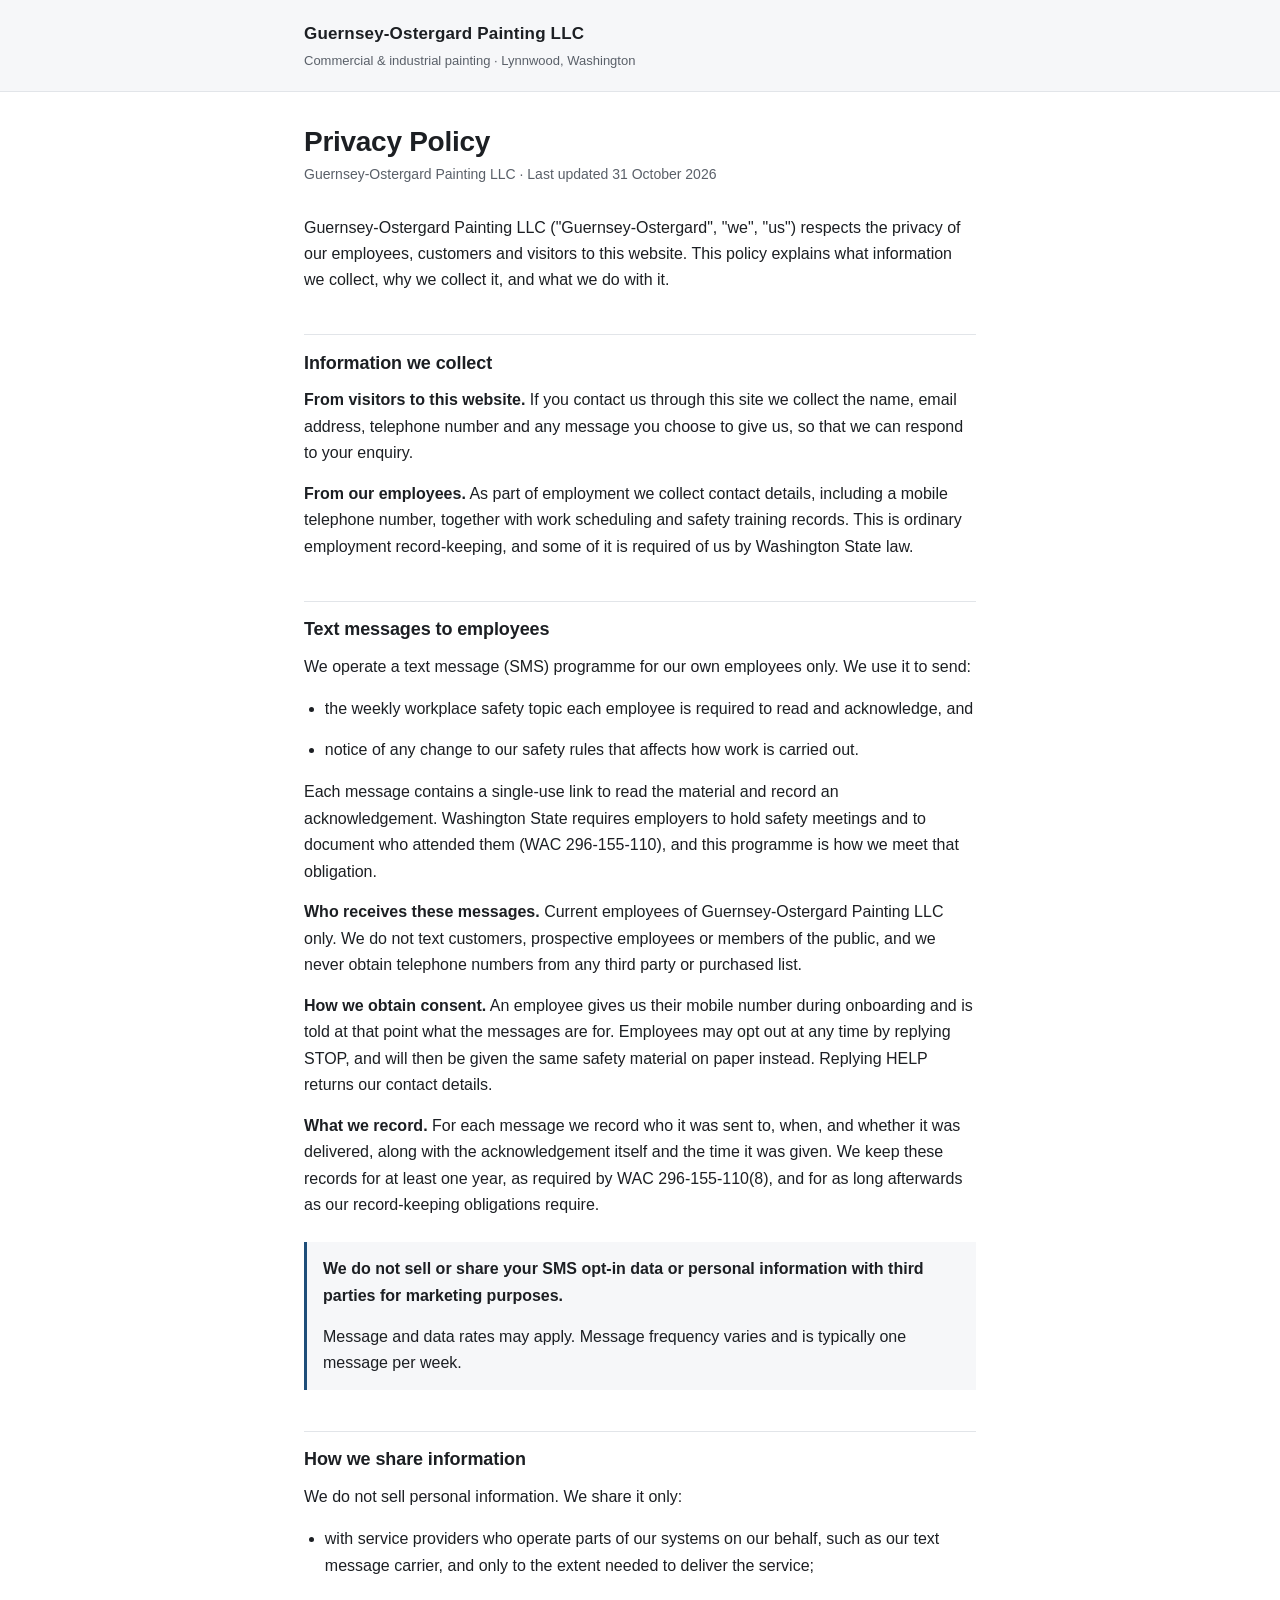
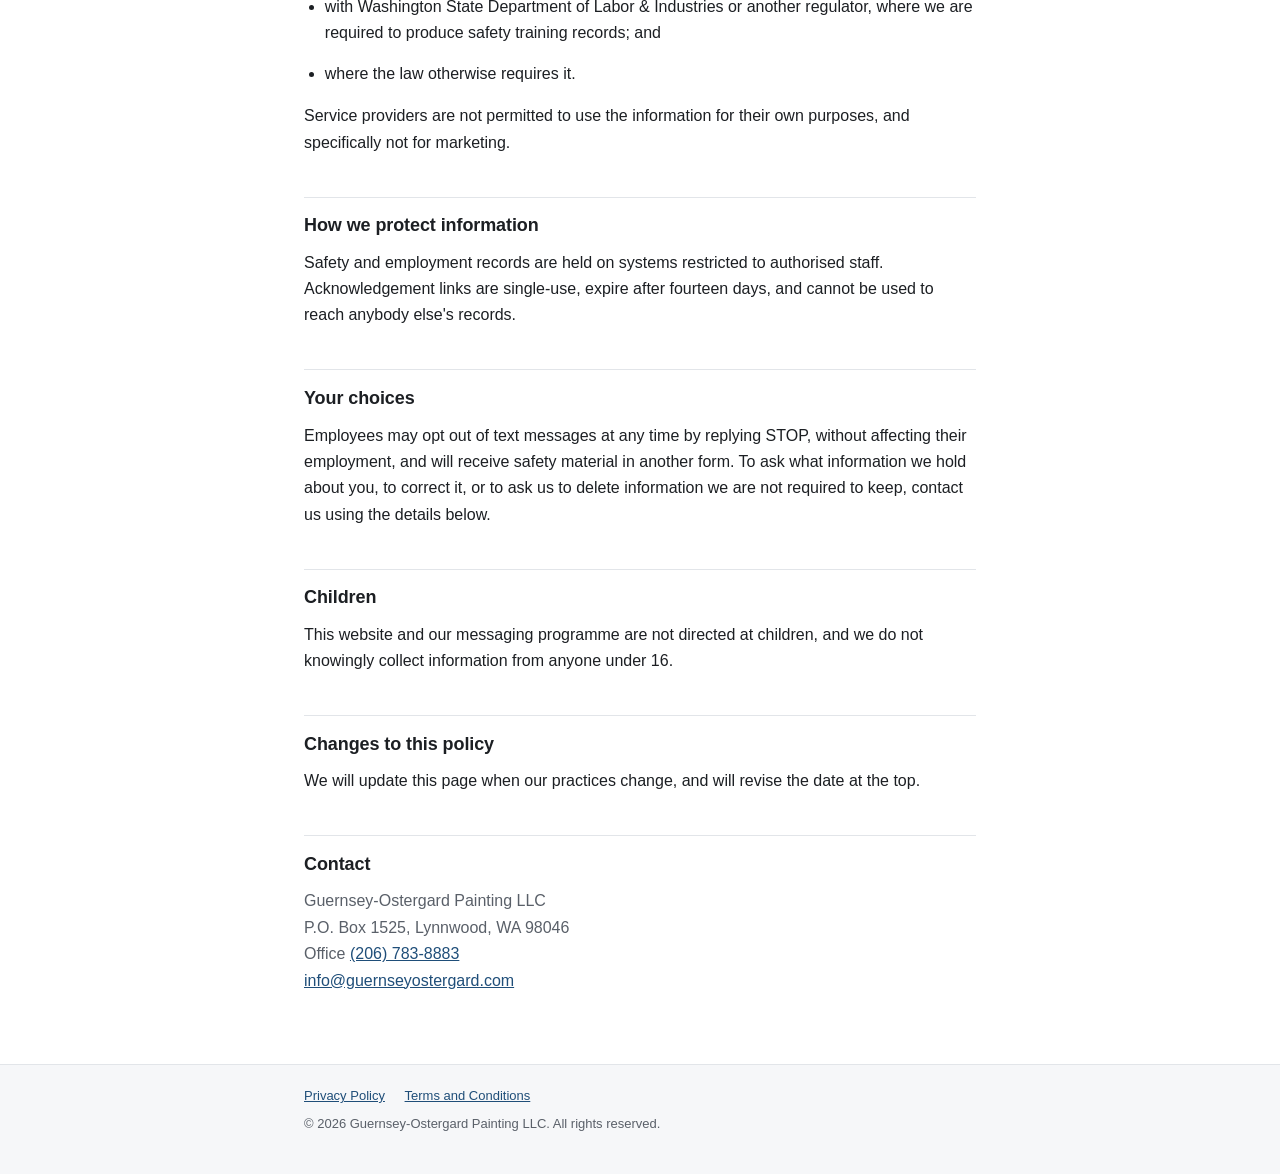
==== privacy-policy/index.html @ 8b3e1138 "Publish privacy policy and terms for the employee SMS programme Two pages required by US carriers (A" ====
<!doctype html>
<html lang="en">
<head>
<meta charset="utf-8">
<meta name="viewport" content="width=device-width, initial-scale=1">
<title>Privacy Policy | Guernsey-Ostergard Painting LLC</title>
<meta name="description" content="Privacy policy for Guernsey-Ostergard Painting LLC, covering this website and our employee safety text message programme.">
<link rel="stylesheet" href="/style.css">
</head>
<body>

<header class="site">
  <div class="inner">
    <a class="company" href="/">Guernsey-Ostergard Painting LLC</a>
    <p class="tagline">Commercial &amp; industrial painting &middot; Lynnwood, Washington</p>
  </div>
</header>

<main>

<h1>Privacy Policy</h1>
<p class="meta">Guernsey-Ostergard Painting LLC &middot; Last updated 31 October 2026</p>

<p>Guernsey-Ostergard Painting LLC ("Guernsey-Ostergard", "we", "us") respects the privacy of our employees, customers and visitors to this website. This policy explains what information we collect, why we collect it, and what we do with it.</p>

<h2>Information we collect</h2>
<p><strong>From visitors to this website.</strong> If you contact us through this site we collect the name, email address, telephone number and any message you choose to give us, so that we can respond to your enquiry.</p>
<p><strong>From our employees.</strong> As part of employment we collect contact details, including a mobile telephone number, together with work scheduling and safety training records. This is ordinary employment record-keeping, and some of it is required of us by Washington State law.</p>

<h2>Text messages to employees</h2>
<p>We operate a text message (SMS) programme for our own employees only. We use it to send:</p>
<ul>
  <li>the weekly workplace safety topic each employee is required to read and acknowledge, and</li>
  <li>notice of any change to our safety rules that affects how work is carried out.</li>
</ul>
<p>Each message contains a single-use link to read the material and record an acknowledgement. Washington State requires employers to hold safety meetings and to document who attended them (WAC 296-155-110), and this programme is how we meet that obligation.</p>

<p><strong>Who receives these messages.</strong> Current employees of Guernsey-Ostergard Painting LLC only. We do not text customers, prospective employees or members of the public, and we never obtain telephone numbers from any third party or purchased list.</p>

<p><strong>How we obtain consent.</strong> An employee gives us their mobile number during onboarding and is told at that point what the messages are for. Employees may opt out at any time by replying STOP, and will then be given the same safety material on paper instead. Replying HELP returns our contact details.</p>

<p><strong>What we record.</strong> For each message we record who it was sent to, when, and whether it was delivered, along with the acknowledgement itself and the time it was given. We keep these records for at least one year, as required by WAC 296-155-110(8), and for as long afterwards as our record-keeping obligations require.</p>

<div class="callout">
  <p><strong>We do not sell or share your SMS opt-in data or personal information with third parties for marketing purposes.</strong></p>
  <p>Message and data rates may apply. Message frequency varies and is typically one message per week.</p>
</div>

<h2>How we share information</h2>
<p>We do not sell personal information. We share it only:</p>
<ul>
  <li>with service providers who operate parts of our systems on our behalf, such as our text message carrier, and only to the extent needed to deliver the service;</li>
  <li>with Washington State Department of Labor &amp; Industries or another regulator, where we are required to produce safety training records; and</li>
  <li>where the law otherwise requires it.</li>
</ul>
<p>Service providers are not permitted to use the information for their own purposes, and specifically not for marketing.</p>

<h2>How we protect information</h2>
<p>Safety and employment records are held on systems restricted to authorised staff. Acknowledgement links are single-use, expire after fourteen days, and cannot be used to reach anybody else's records.</p>

<h2>Your choices</h2>
<p>Employees may opt out of text messages at any time by replying STOP, without affecting their employment, and will receive safety material in another form. To ask what information we hold about you, to correct it, or to ask us to delete information we are not required to keep, contact us using the details below.</p>

<h2>Children</h2>
<p>This website and our messaging programme are not directed at children, and we do not knowingly collect information from anyone under 16.</p>

<h2>Changes to this policy</h2>
<p>We will update this page when our practices change, and will revise the date at the top.</p>

<h2>Contact</h2>
<p class="contact">
  Guernsey-Ostergard Painting LLC<br>
  P.O. Box 1525, Lynnwood, WA 98046<br>
  Office <a href="tel:+12067838883">(206) 783-8883</a><br>
  <a href="mailto:info@guernseyostergard.com">info@guernseyostergard.com</a>
</p>

</main>

<footer class="site">
  <div class="inner">
    <nav class="pages">
      <a href="/privacy-policy/">Privacy Policy</a>
      <a href="/terms-and-conditions/">Terms and Conditions</a>
    </nav>
    <p>&copy; 2026 Guernsey-Ostergard Painting LLC. All rights reserved.</p>
  </div>
</footer>

</body>
</html>
---- style.css ----
:root {
  --ink: #1c1f23;
  --ink-soft: #5a6069;
  --rule: #e2e5e9;
  --page: #ffffff;
  --accent: #1f4e79;
  --band: #f6f7f9;
}

@media (prefers-color-scheme: dark) {
  :root:not([data-theme="light"]) {
    --ink: #e7e9ec;
    --ink-soft: #a2a9b2;
    --rule: #333941;
    --page: #16181b;
    --accent: #8ab4de;
    --band: #1d2024;
  }
}

:root[data-theme="dark"] {
  --ink: #e7e9ec;
  --ink-soft: #a2a9b2;
  --rule: #333941;
  --page: #16181b;
  --accent: #8ab4de;
  --band: #1d2024;
}

* { box-sizing: border-box; }

body {
  margin: 0;
  background: var(--page);
  color: var(--ink);
  font: 16px/1.65 -apple-system, BlinkMacSystemFont, "Segoe UI", Roboto,
        Helvetica, Arial, sans-serif;
  -webkit-text-size-adjust: 100%;
}

header.site {
  border-bottom: 1px solid var(--rule);
  background: var(--band);
}

header.site .inner,
main,
footer.site .inner {
  max-width: 44rem;
  margin: 0 auto;
  padding: 0 16px;
}

header.site .inner {
  padding-top: 20px;
  padding-bottom: 20px;
}

.company {
  font-weight: 650;
  letter-spacing: 0.01em;
  color: var(--ink);
  text-decoration: none;
  font-size: 1.0625rem;
}

.tagline {
  margin: 2px 0 0;
  color: var(--ink-soft);
  font-size: 0.8125rem;
}

main { padding-top: 32px; padding-bottom: 56px; }

h1 {
  font-size: 1.75rem;
  line-height: 1.25;
  margin: 0 0 4px;
  letter-spacing: -0.01em;
}

h2 {
  font-size: 1.125rem;
  margin: 2.25em 0 0.5em;
  padding-top: 0.75em;
  border-top: 1px solid var(--rule);
  letter-spacing: -0.005em;
}

p, li { margin: 0 0 0.9em; }

ul { padding-left: 1.3em; }

a { color: var(--accent); }

.meta {
  color: var(--ink-soft);
  font-size: 0.875rem;
  margin-bottom: 2em;
}

.callout {
  background: var(--band);
  border-left: 3px solid var(--accent);
  padding: 14px 16px;
  margin: 1.5em 0;
}

.callout p:last-child { margin-bottom: 0; }

.contact {
  margin-top: 0.5em;
  color: var(--ink-soft);
}

footer.site {
  border-top: 1px solid var(--rule);
  background: var(--band);
  color: var(--ink-soft);
  font-size: 0.8125rem;
}

footer.site .inner { padding-top: 20px; padding-bottom: 28px; }

footer.site a { color: var(--accent); }

nav.pages { margin: 0 0 0.5em; }

nav.pages a { margin-right: 1.25em; }

.index-list {
  list-style: none;
  padding: 0;
  margin-top: 2em;
}

.index-list li {
  border-top: 1px solid var(--rule);
  padding: 18px 0;
  margin: 0;
}

.index-list a {
  font-size: 1.0625rem;
  font-weight: 600;
  text-decoration: none;
}

.index-list a:hover { text-decoration: underline; }

.index-list p {
  margin: 4px 0 0;
  color: var(--ink-soft);
  font-size: 0.9375rem;
}
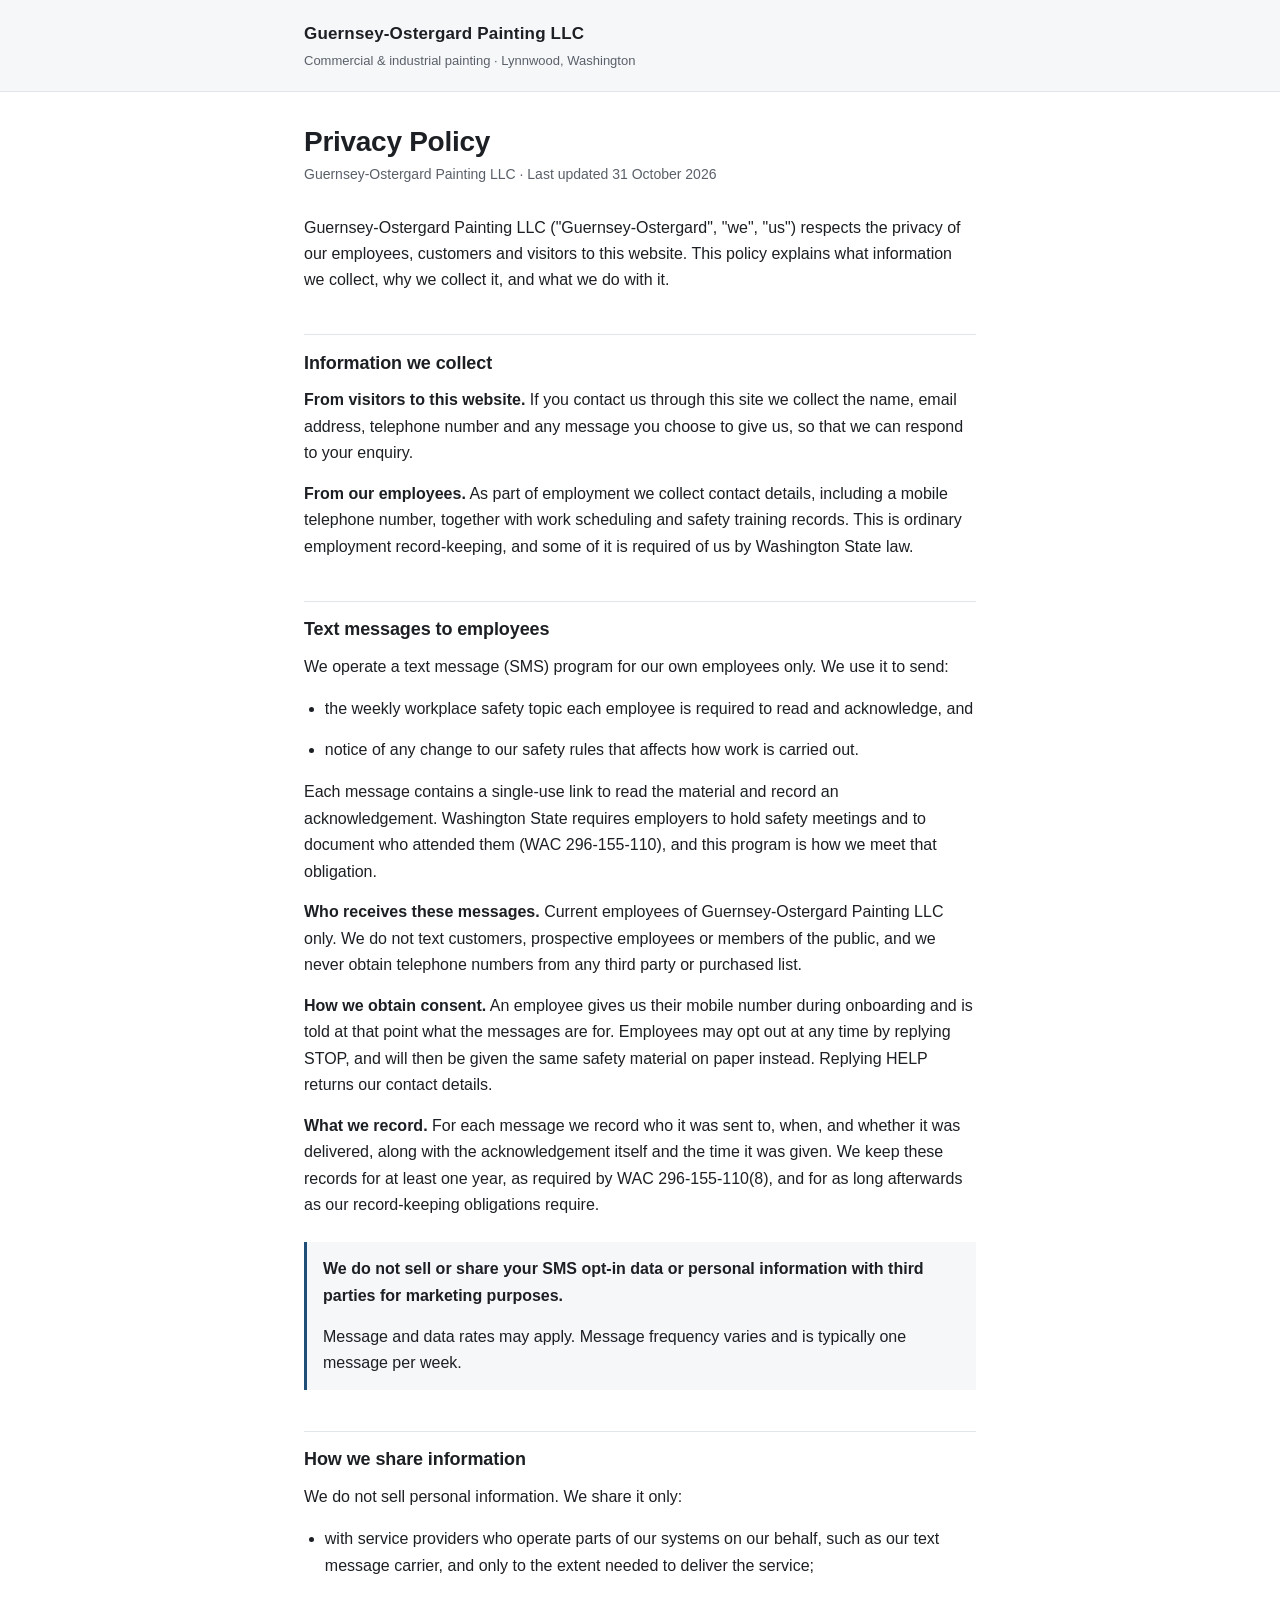
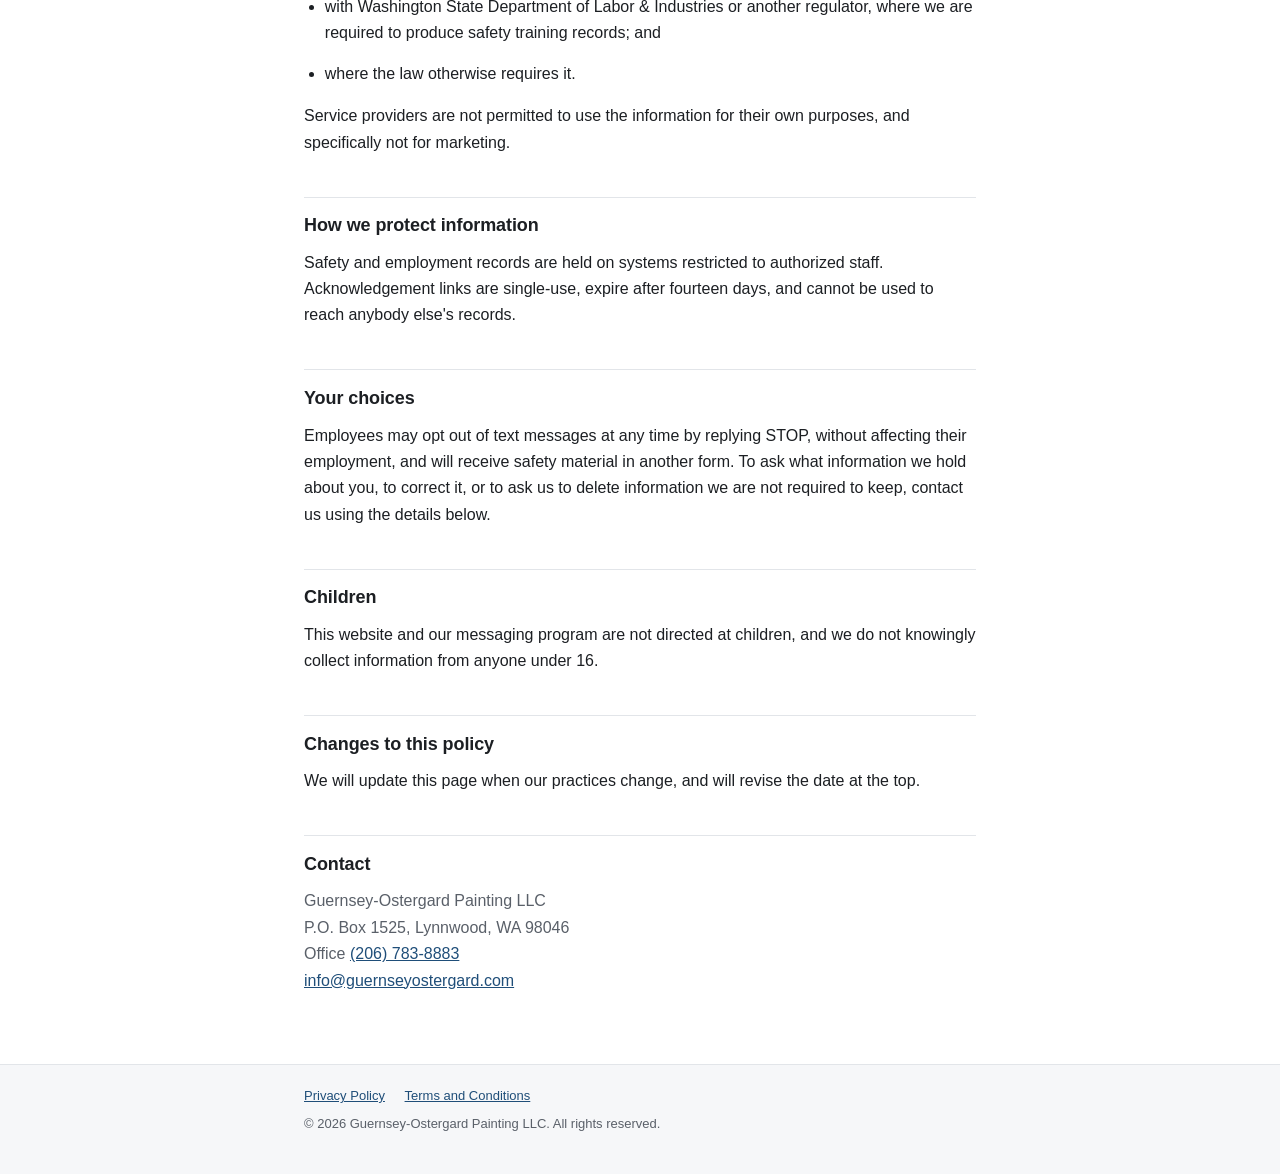
==== commit 61d1e849: "Use US spelling throughout "Programme" and "authorised" are British forms. These are compliance page" ====
--- a/privacy-policy/index.html
+++ b/privacy-policy/index.html
@@ -4,7 +4,7 @@
 <meta charset="utf-8">
 <meta name="viewport" content="width=device-width, initial-scale=1">
 <title>Privacy Policy | Guernsey-Ostergard Painting LLC</title>
-<meta name="description" content="Privacy policy for Guernsey-Ostergard Painting LLC, covering this website and our employee safety text message programme.">
+<meta name="description" content="Privacy policy for Guernsey-Ostergard Painting LLC, covering this website and our employee safety text message program.">
 <link rel="stylesheet" href="/style.css">
 </head>
 <body>
@@ -28,12 +28,12 @@
 <p><strong>From our employees.</strong> As part of employment we collect contact details, including a mobile telephone number, together with work scheduling and safety training records. This is ordinary employment record-keeping, and some of it is required of us by Washington State law.</p>
 
 <h2>Text messages to employees</h2>
-<p>We operate a text message (SMS) programme for our own employees only. We use it to send:</p>
+<p>We operate a text message (SMS) program for our own employees only. We use it to send:</p>
 <ul>
   <li>the weekly workplace safety topic each employee is required to read and acknowledge, and</li>
   <li>notice of any change to our safety rules that affects how work is carried out.</li>
 </ul>
-<p>Each message contains a single-use link to read the material and record an acknowledgement. Washington State requires employers to hold safety meetings and to document who attended them (WAC 296-155-110), and this programme is how we meet that obligation.</p>
+<p>Each message contains a single-use link to read the material and record an acknowledgement. Washington State requires employers to hold safety meetings and to document who attended them (WAC 296-155-110), and this program is how we meet that obligation.</p>
 
 <p><strong>Who receives these messages.</strong> Current employees of Guernsey-Ostergard Painting LLC only. We do not text customers, prospective employees or members of the public, and we never obtain telephone numbers from any third party or purchased list.</p>
 
@@ -56,13 +56,13 @@
 <p>Service providers are not permitted to use the information for their own purposes, and specifically not for marketing.</p>
 
 <h2>How we protect information</h2>
-<p>Safety and employment records are held on systems restricted to authorised staff. Acknowledgement links are single-use, expire after fourteen days, and cannot be used to reach anybody else's records.</p>
+<p>Safety and employment records are held on systems restricted to authorized staff. Acknowledgement links are single-use, expire after fourteen days, and cannot be used to reach anybody else's records.</p>
 
 <h2>Your choices</h2>
 <p>Employees may opt out of text messages at any time by replying STOP, without affecting their employment, and will receive safety material in another form. To ask what information we hold about you, to correct it, or to ask us to delete information we are not required to keep, contact us using the details below.</p>
 
 <h2>Children</h2>
-<p>This website and our messaging programme are not directed at children, and we do not knowingly collect information from anyone under 16.</p>
+<p>This website and our messaging program are not directed at children, and we do not knowingly collect information from anyone under 16.</p>
 
 <h2>Changes to this policy</h2>
 <p>We will update this page when our practices change, and will revise the date at the top.</p>
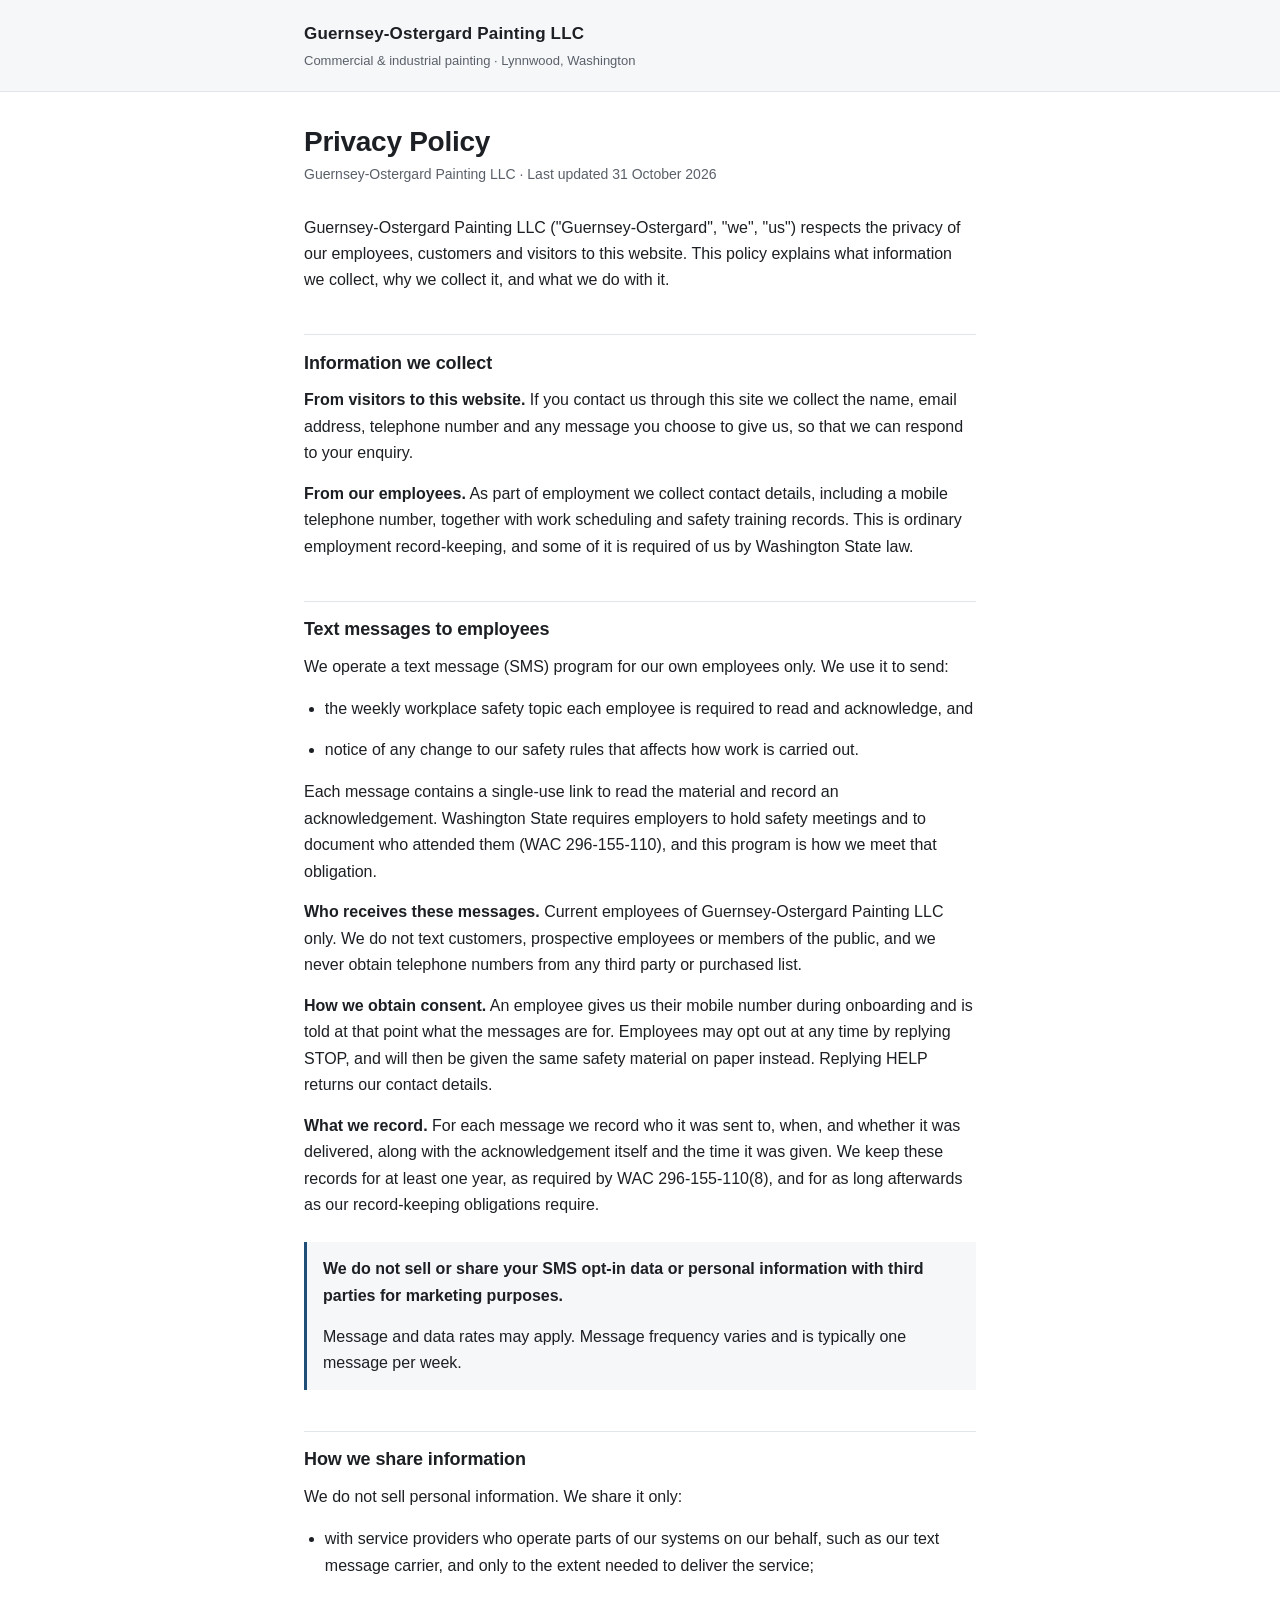
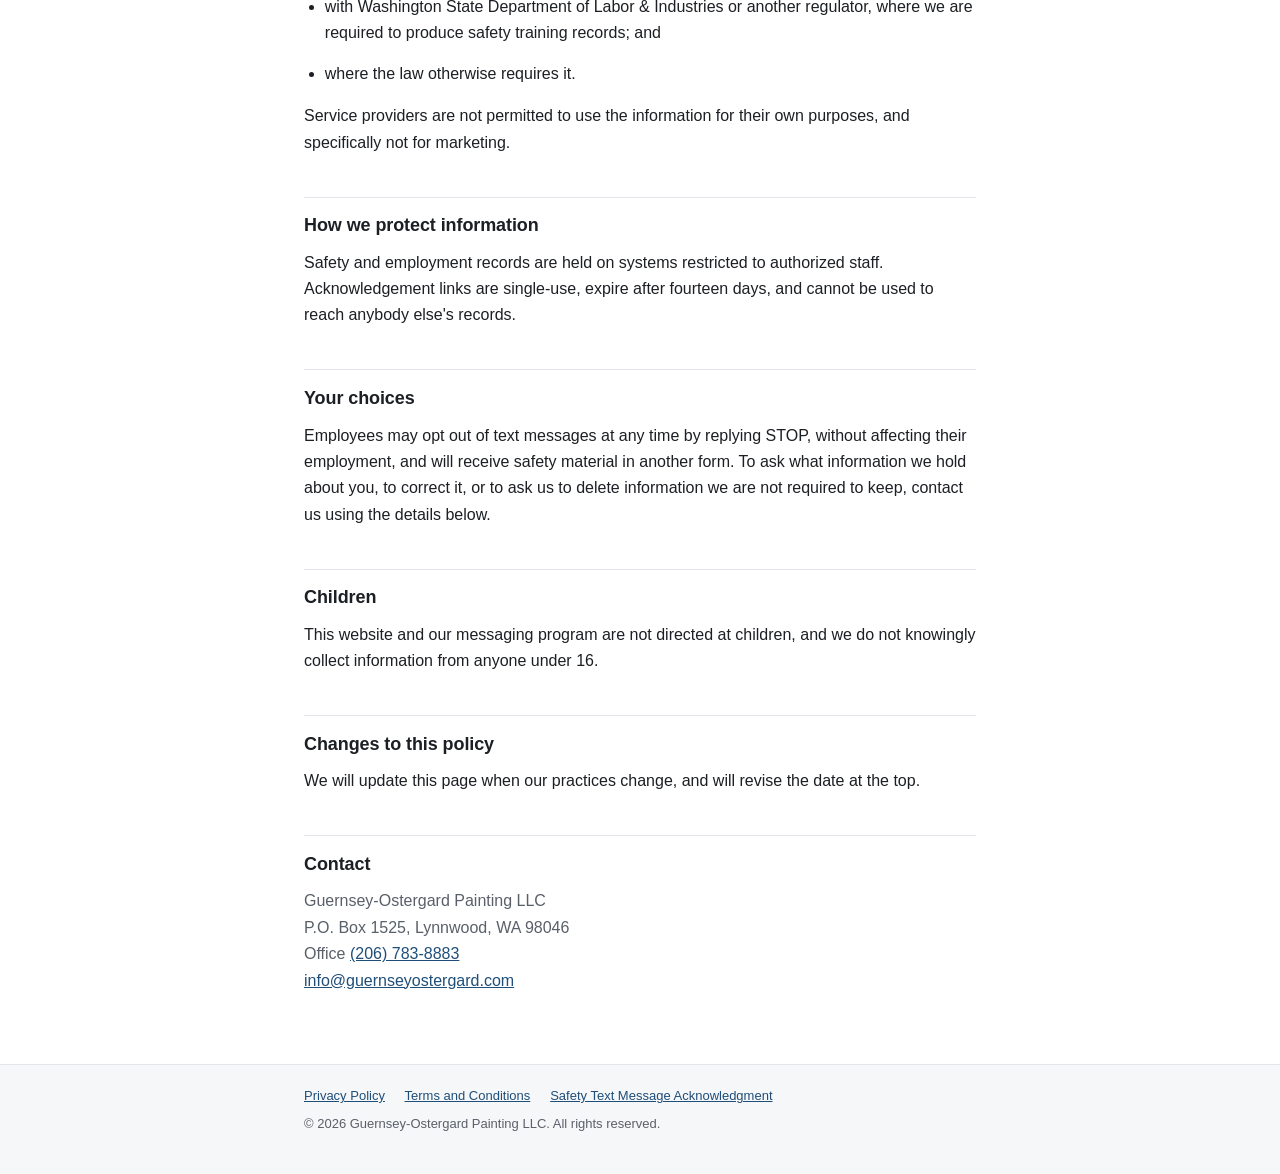
==== commit 39bf3f14: "Add the Safety Text Message Acknowledgment, and serve on github.io Twilio's A2P campaign registratio" ====
--- a/privacy-policy/index.html
+++ b/privacy-policy/index.html
@@ -82,6 +82,7 @@
     <nav class="pages">
       <a href="/privacy-policy/">Privacy Policy</a>
       <a href="/terms-and-conditions/">Terms and Conditions</a>
+      <a href="/safety-text-acknowledgment/">Safety Text Message Acknowledgment</a>
     </nav>
     <p>&copy; 2026 Guernsey-Ostergard Painting LLC. All rights reserved.</p>
   </div>
--- a/style.css
+++ b/style.css
@@ -153,3 +153,28 @@
   color: var(--ink-soft);
   font-size: 0.9375rem;
 }
+
+/* Signature block on the acknowledgment form. Rules to write on, that stay
+   readable on a phone and print cleanly on paper. */
+dl.signature {
+  margin: 1.5rem 0 2rem;
+}
+dl.signature dt {
+  font-size: 0.9rem;
+  color: #555;
+  margin-top: 1.25rem;
+}
+dl.signature dd {
+  margin: 0.25rem 0 0;
+  border-bottom: 1px solid #333;
+  height: 2.1rem;
+}
+
+/* This page exists to be printed and signed, so make that case work. */
+@media print {
+  header.site, footer.site { display: none; }
+  main { max-width: none; margin: 0; padding: 0; }
+  .callout { border: 1px solid #333; }
+  a { text-decoration: none; color: inherit; }
+  dl.signature dd { height: 2.4rem; }
+}
